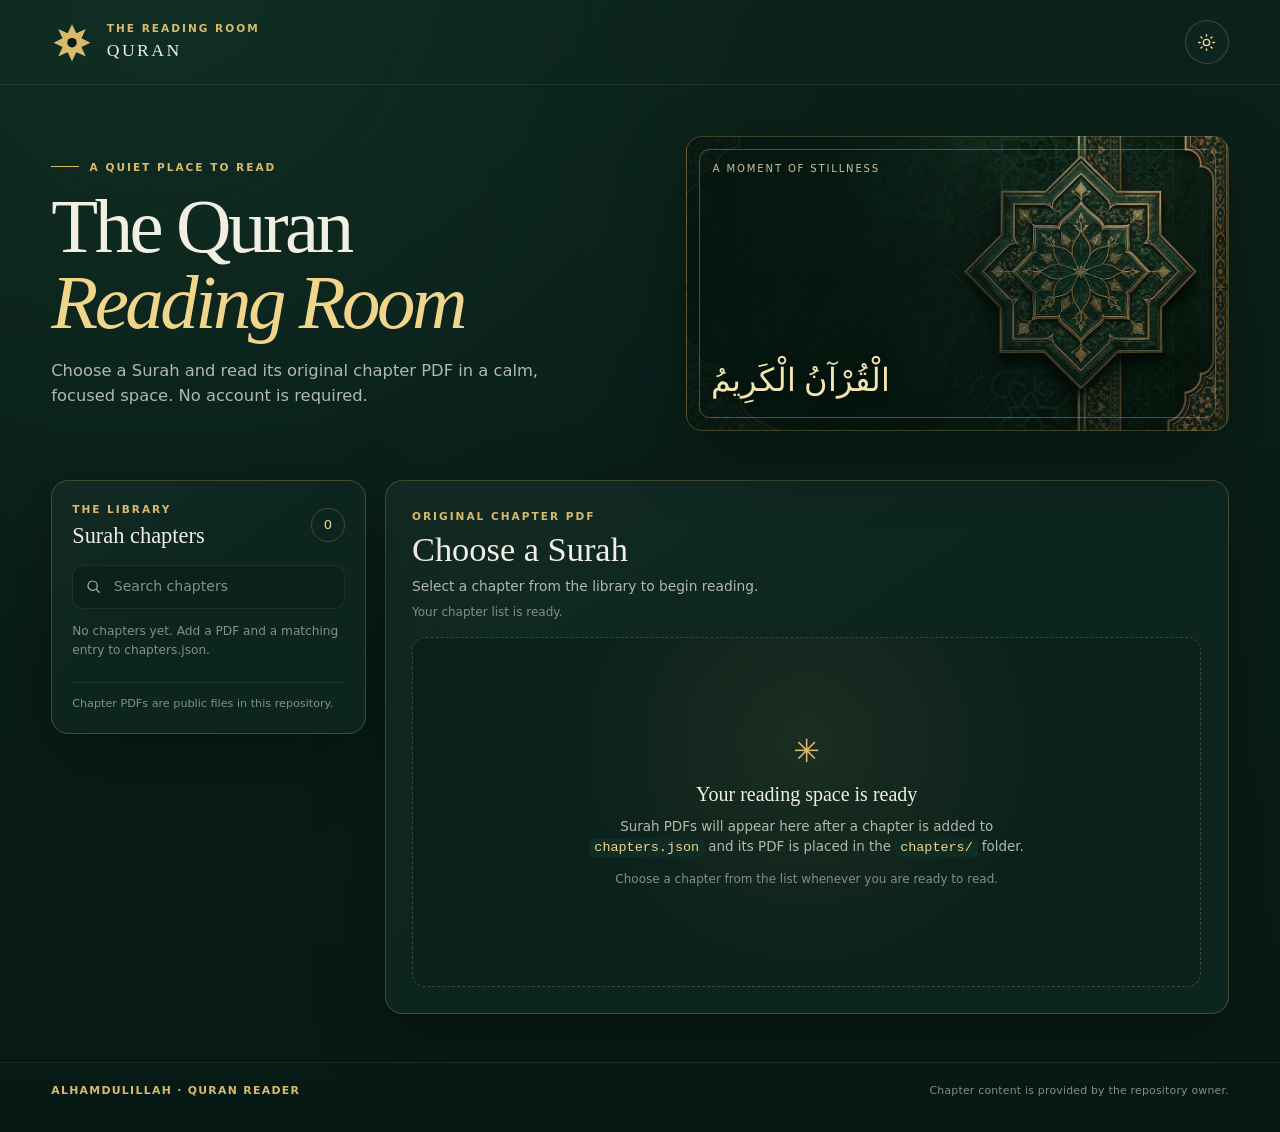
==== index.html @ b140e026 "Add Quran chapter reader" ====
<!doctype html>
<html lang="en" data-theme="dark">
<head>
  <meta charset="utf-8">
  <meta name="viewport" content="width=device-width, initial-scale=1">
  <meta name="color-scheme" content="dark light">
  <title>Quran Chapters Reader | Alhamdulillah</title>
  <meta name="description" content="Read Quran chapter PDFs in a calm, accessible online reader. Browse Surahs and read on your phone, tablet, or computer.">
  <meta name="keywords" content="Quran online, Quran PDF reader, Surah chapters, القرآن الكريم, قراءة القرآن, ഖുർആൻ, ഖുർആൻ വായന">
  <meta name="author" content="Alhamdulillah">
  <meta name="robots" content="index,follow,max-image-preview:large">
  <meta name="googlebot" content="index,follow,max-image-preview:large">
  <meta property="og:type" content="website">
  <meta property="og:title" content="Quran Chapters Reader | Alhamdulillah">
  <meta property="og:description" content="A calm, accessible place to read Quran chapter PDFs. Browse and read without an account.">
  <meta property="og:site_name" content="Alhamdulillah — Quran Reader">
  <meta name="twitter:card" content="summary">
  <link rel="icon" type="image/svg+xml" href="./favicon.svg">
  <link rel="preconnect" href="https://cdn.jsdelivr.net" crossorigin>
  <link rel="stylesheet" href="./styles.css">
  <script type="application/ld+json">
    {"@context":"https://schema.org","@type":"WebSite","name":"Quran Chapters Reader | Alhamdulillah","description":"A calm, accessible place to read Quran chapter PDFs."}
  </script>
  <script type="module" src="./app.js"></script>
</head>
<body>
  <a class="skip-link" href="#main-content">Skip to reading area</a>
  <header class="topbar" id="top">
    <a class="brand" href="./" aria-label="Quran Chapters Reader home">
      <span class="brand-mark" aria-hidden="true">
        <svg viewBox="0 0 48 48" focusable="false"><path d="M24 3.8 29 14l10.8-5-5 10.8 10.2 5-10.2 5 5 10.8-10.8-5L24 46l-5-10.4-10.8 5 5-10.8L3 24.8l10.2-5-5-10.8L19 14 24 3.8Z"/><circle cx="24" cy="24.8" r="5.4"/></svg>
      </span>
      <span class="brand-copy"><span class="brand-eyebrow">THE READING ROOM</span><span class="brand-name">QURAN</span></span>
    </a>
    <div class="topbar-actions">
      <button class="icon-button" id="theme-toggle" type="button" aria-label="Switch to light theme" aria-pressed="false" title="Switch theme">
        <svg class="icon-sun" viewBox="0 0 24 24" aria-hidden="true"><circle cx="12" cy="12" r="4"/><path d="M12 2v2m0 16v2M4.93 4.93l1.42 1.42m11.3 11.3 1.42 1.42M2 12h2m16 0h2M4.93 19.07l1.42-1.42m11.3-11.3 1.42-1.42"/></svg>
        <svg class="icon-moon" viewBox="0 0 24 24" aria-hidden="true"><path d="M20.4 15.7A8.6 8.6 0 0 1 8.3 3.6 8.8 8.8 0 1 0 20.4 15.7Z"/></svg>
      </button>
    </div>
  </header>

  <main id="main-content" class="page-shell">
    <section class="intro" aria-labelledby="page-title">
      <div class="intro-copy">
        <p class="eyebrow"><span class="eyebrow-line" aria-hidden="true"></span> A QUIET PLACE TO READ</p>
        <h1 id="page-title">The Quran<br><em>Reading Room</em></h1>
        <p class="intro-description">Choose a Surah and read its original chapter PDF in a calm, focused space. No account is required.</p>
      </div>
      <div class="intro-art" role="img" aria-label="Emerald and gold Islamic geometric pattern">
        <span class="intro-art-caption" lang="ar" dir="rtl">الْقُرْآنُ الْكَرِيمُ</span>
        <span class="intro-art-note">A MOMENT OF STILLNESS</span>
      </div>
    </section>

    <section class="reader-layout" aria-label="Quran chapter reader">
      <aside class="library-panel panel" aria-labelledby="library-title">
        <div class="panel-heading">
          <div><p class="eyebrow">THE LIBRARY</p><h2 id="library-title">Surah chapters</h2></div>
          <span class="chapter-count" id="chapter-count">0</span>
        </div>
        <label class="search-box" for="chapter-search">
          <svg viewBox="0 0 24 24" aria-hidden="true"><circle cx="10.8" cy="10.8" r="6.6"/><path d="m16 16 4.2 4.2"/></svg>
          <input id="chapter-search" type="search" placeholder="Search chapters" autocomplete="off">
        </label>
        <p class="library-status" id="library-status" role="status">Loading chapter list…</p>
        <ol class="chapter-list" id="chapter-list" aria-label="Available Quran chapters"></ol>
        <p class="library-note">Chapter PDFs are public files in this repository.</p>
      </aside>

      <section class="reader-panel panel" id="reader-panel" aria-labelledby="reader-title">
        <div class="reader-topline">
          <div class="reader-heading">
            <p class="eyebrow">ORIGINAL CHAPTER PDF</p>
            <h2 id="reader-title">Choose a Surah</h2>
            <p id="reader-subtitle">Select a chapter from the library to begin reading.</p>
          </div>
        </div>
        <div class="reader-toolbar" id="reader-toolbar" hidden>
          <button class="toolbar-button" id="previous-page" type="button" aria-label="Go to previous page" disabled><span aria-hidden="true">←</span><span>Previous</span></button>
          <div class="page-indicator"><label for="page-number">Page</label><input id="page-number" type="number" inputmode="numeric" min="1" value="1" aria-label="Current page number"><span id="page-total">of —</span></div>
          <button class="toolbar-button" id="next-page" type="button" aria-label="Go to next page" disabled><span>Next</span><span aria-hidden="true">→</span></button>
          <button class="toolbar-button fullscreen-button" id="fullscreen-toggle" type="button" aria-pressed="false"><svg viewBox="0 0 24 24" aria-hidden="true"><path d="M8 3H3v5m13-5h5v5M3 16v5h5m13-5v5h-5"/></svg><span>Fullscreen</span></button>
        </div>
        <p class="reader-status" id="reader-status" role="status" aria-live="polite">Your chapter list is ready.</p>
        <div class="empty-state" id="empty-state">
          <span class="empty-rosette" aria-hidden="true">✳</span>
          <h3>Your reading space is ready</h3>
          <p>Surah PDFs will appear here after a chapter is added to <code>chapters.json</code> and its PDF is placed in the <code>chapters/</code> folder.</p>
          <p class="empty-secondary">Choose a chapter from the list whenever you are ready to read.</p>
        </div>
        <div class="pdf-pages" id="pdf-pages" aria-label="PDF pages" tabindex="0" hidden></div>
      </section>
    </section>
  </main>

  <footer class="site-footer"><span>ALHAMDULILLAH <span aria-hidden="true">·</span> QURAN READER</span><span>Chapter content is provided by the repository owner.</span></footer>
  <noscript><p class="noscript-note">Enable JavaScript to load the chapter list and PDF reader.</p></noscript>
</body>
</html>
---- styles.css ----
:root {
  font-family: system-ui, -apple-system, "Segoe UI", sans-serif;
  font-synthesis: none;
  text-rendering: optimizeLegibility;
  scroll-behavior: smooth;
  color-scheme: dark;
  --bg: #071915;
  --bg-soft: #0b211b;
  --surface: #0d251f;
  --surface-2: #102d25;
  --text: #f1eee4;
  --muted: #b1b9ae;
  --subtle: #809187;
  --gold: #d9ba6b;
  --gold-bright: #f0d58a;
  --line: rgba(217, 186, 107, .25);
  --line-soft: rgba(255, 255, 255, .08);
  --shadow: 0 24px 70px rgba(0, 0, 0, .28);
  --focus: #f2d583;
  --canvas-bg: #0a1713;
}

:root[data-theme="light"] {
  color-scheme: light;
  --bg: #f5f0e4;
  --bg-soft: #eee6d5;
  --surface: #fffdf8;
  --surface-2: #f8f3e9;
  --text: #1c2b23;
  --muted: #526357;
  --subtle: #758276;
  --gold: #92733a;
  --gold-bright: #745923;
  --line: rgba(124, 96, 40, .28);
  --line-soft: rgba(27, 48, 37, .11);
  --shadow: 0 24px 70px rgba(69, 54, 28, .12);
  --focus: #765716;
  --canvas-bg: #ebe6dc;
}

* { box-sizing: border-box; }
[hidden] { display: none !important; }
html { min-width: 320px; min-height: 100%; background: var(--bg); }
body {
  position: relative;
  min-width: 320px;
  min-height: 100vh;
  margin: 0;
  overflow-x: hidden;
  color: var(--text);
  background: radial-gradient(ellipse at 13% 0%, rgba(33, 96, 68, .21), transparent 42%), linear-gradient(180deg, var(--bg-soft), var(--bg));
  line-height: 1.55;
}
body::before {
  position: fixed;
  z-index: 0;
  inset: 0;
  pointer-events: none;
  content: "";
  opacity: .12;
  background-image: repeating-linear-gradient(45deg, transparent 0 32px, rgba(217, 186, 107, .09) 33px, transparent 34px 64px), repeating-linear-gradient(-45deg, transparent 0 32px, rgba(217, 186, 107, .06) 33px, transparent 34px 64px);
  mask-image: linear-gradient(to bottom, #000, transparent 75%);
}
button, input, a { font: inherit; }
button, a { -webkit-tap-highlight-color: transparent; }
a { color: inherit; }
:focus-visible { outline: 3px solid var(--focus); outline-offset: 3px; }
.skip-link {
  position: absolute;
  z-index: 30;
  top: -5rem;
  left: 1rem;
  padding: .7rem 1rem;
  border-radius: .5rem;
  color: #102019;
  background: var(--gold);
}
.skip-link:focus { top: 1rem; }
.topbar, .page-shell, .site-footer { position: relative; z-index: 1; }
.topbar {
  display: flex;
  max-width: 1440px;
  align-items: center;
  justify-content: space-between;
  margin: 0 auto;
  padding: 1.25rem clamp(1rem, 4vw, 3.75rem);
  border-bottom: 1px solid var(--line-soft);
}
.brand { display: inline-flex; align-items: center; gap: .85rem; text-decoration: none; }
.brand-mark { display: grid; width: 42px; height: 42px; place-items: center; color: var(--gold); }
.brand-mark svg { width: 100%; height: 100%; fill: currentColor; }
.brand-mark circle { fill: var(--bg); }
.brand-copy { display: grid; line-height: 1.05; }
.brand-eyebrow, .eyebrow {
  color: var(--gold);
  font-size: .66rem;
  font-weight: 700;
  letter-spacing: .19em;
  text-transform: uppercase;
}
.brand-name { margin-top: .32rem; font: 1.1rem Georgia, "Times New Roman", serif; letter-spacing: .14em; }
.topbar-actions { display: flex; align-items: center; gap: .8rem; }
.icon-button {
  display: grid;
  width: 44px;
  height: 44px;
  place-items: center;
  border: 1px solid var(--line);
  border-radius: 50%;
  color: var(--gold-bright);
  background: var(--surface);
  cursor: pointer;
}
.icon-button svg { width: 19px; height: 19px; fill: none; stroke: currentColor; stroke-width: 1.7; stroke-linecap: round; stroke-linejoin: round; }
.icon-moon { display: none; }
:root[data-theme="light"] .icon-sun { display: none; }
:root[data-theme="light"] .icon-moon { display: block; }
.page-shell { width: min(1380px, 100%); margin: 0 auto; padding: clamp(1.5rem, 4vw, 3.4rem) clamp(1rem, 4vw, 3.75rem) 3rem; }
.intro {
  display: grid;
  grid-template-columns: minmax(0, 1fr) minmax(300px, .95fr);
  align-items: center;
  gap: clamp(1.5rem, 5vw, 4rem);
  margin: 0 0 clamp(1.75rem, 4vw, 3.1rem);
}
.intro-copy { padding: 1rem 0; }
.eyebrow { display: flex; align-items: center; gap: .65rem; margin: 0 0 .9rem; }
.eyebrow-line { width: 28px; height: 1px; background: var(--gold); }
h1, h2, h3, p { margin-top: 0; }
h1 { margin: 0 0 1.1rem; font: 500 clamp(2.6rem, 6vw, 5.4rem)/.98 Georgia, "Times New Roman", serif; letter-spacing: -.045em; }
h1 em { color: var(--gold-bright); font-weight: 400; }
.intro-description { max-width: 34rem; margin: 0; color: var(--muted); font-size: 1.02rem; }
.intro-art {
  position: relative;
  height: clamp(210px, 23vw, 295px);
  min-height: 210px;
  overflow: hidden;
  border: 1px solid var(--line);
  border-radius: 1rem;
  background: linear-gradient(90deg, rgba(6, 25, 19, .82), rgba(6, 25, 19, .12)), url("./og-image.jpg") center 55% / cover;
  box-shadow: var(--shadow);
}
.intro-art::after { position: absolute; inset: 12px; border: 1px solid rgba(217, 186, 107, .36); border-radius: .65rem; content: ""; pointer-events: none; }
.intro-art-caption { position: absolute; z-index: 1; bottom: 1.7rem; left: 1.5rem; color: #f4e4b1; font: 2rem/1.4 Georgia, serif; text-shadow: 0 2px 15px #06140f; }
.intro-art-note { position: absolute; z-index: 1; top: 1.5rem; left: 1.6rem; color: rgba(245, 231, 190, .82); font-size: .63rem; letter-spacing: .18em; }
.reader-layout { display: grid; grid-template-columns: minmax(255px, 315px) minmax(0, 1fr); align-items: start; gap: 1.15rem; }
.panel { border: 1px solid var(--line); border-radius: 1.1rem; background: linear-gradient(145deg, rgba(255, 255, 255, .025), transparent 45%), var(--surface); box-shadow: var(--shadow); }
.library-panel { position: sticky; top: 1rem; padding: 1.25rem; }
.panel-heading { display: flex; align-items: center; justify-content: space-between; gap: 1rem; margin-bottom: 1rem; }
.panel-heading .eyebrow, .reader-heading .eyebrow { margin-bottom: .35rem; }
.panel-heading h2 { margin: 0; font: 500 1.4rem/1.15 Georgia, "Times New Roman", serif; }
.chapter-count { display: grid; min-width: 2.15rem; height: 2.15rem; place-items: center; padding: .2rem .45rem; border: 1px solid var(--line); border-radius: 50%; color: var(--gold-bright); font-size: .82rem; font-variant-numeric: tabular-nums; }
.search-box { display: flex; height: 44px; align-items: center; gap: .6rem; margin: 0 0 .85rem; padding: 0 .75rem; border: 1px solid var(--line-soft); border-radius: .65rem; background: var(--bg-soft); }
.search-box svg { width: 19px; height: 19px; fill: none; stroke: var(--muted); stroke-width: 1.7; stroke-linecap: round; }
.search-box input { width: 100%; min-width: 0; border: 0; outline: 0; color: var(--text); background: transparent; font-size: .88rem; }
.search-box input::placeholder { color: var(--subtle); }
.library-status { min-height: 1.4rem; margin: 0 0 .35rem; color: var(--subtle); font-size: .76rem; }
.library-status[data-kind="error"], .reader-status[data-kind="error"] { color: #e89a8e; }
.chapter-list { max-height: min(63vh, 700px); overflow: auto; margin: 0; padding: 0; list-style: none; overscroll-behavior: contain; }
.chapter-item { margin: .25rem 0; }
.chapter-button {
  display: grid;
  width: 100%;
  min-height: 59px;
  grid-template-columns: 2.15rem minmax(0, 1fr);
  align-items: center;
  gap: .65rem;
  padding: .6rem .68rem;
  border: 1px solid transparent;
  border-radius: .7rem;
  color: var(--text);
  background: transparent;
  cursor: pointer;
  text-align: left;
  transition: background .18s ease, border-color .18s ease;
}
.chapter-button:hover { border-color: var(--line-soft); background: var(--surface-2); }
.chapter-button[aria-current="true"] { border-color: var(--line); background: linear-gradient(100deg, rgba(217, 186, 107, .14), transparent 92%), var(--surface-2); }
.chapter-number { color: var(--gold); font-size: .75rem; font-variant-numeric: tabular-nums; text-align: center; }
.chapter-copy { display: grid; min-width: 0; }
.chapter-name { overflow-wrap: anywhere; font-size: .85rem; font-weight: 620; }
.chapter-arabic { color: var(--muted); font: .83rem/1.5 "Noto Naskh Arabic", "Amiri", serif; text-align: left; }
.library-note { margin: 1rem 0 0; padding-top: .85rem; border-top: 1px solid var(--line-soft); color: var(--subtle); font-size: .7rem; line-height: 1.45; }
.reader-panel { min-width: 0; padding: clamp(1rem, 2.2vw, 1.65rem); }
.reader-topline { display: flex; align-items: flex-start; justify-content: space-between; gap: 1rem; }
.reader-heading h2 { margin: 0 0 .45rem; font: 500 clamp(1.5rem, 3vw, 2.15rem)/1.15 Georgia, "Times New Roman", serif; }
.reader-heading > p:last-child { margin: 0; color: var(--muted); font-size: .86rem; }
.reader-toolbar { display: flex; align-items: center; justify-content: space-between; flex-wrap: wrap; gap: .55rem; margin: 1.1rem 0 .75rem; padding: .7rem; border: 1px solid var(--line-soft); border-radius: .75rem; background: var(--bg-soft); }
.toolbar-button { display: inline-flex; min-height: 42px; align-items: center; justify-content: center; gap: .45rem; padding: .5rem .75rem; border: 1px solid var(--line); border-radius: .55rem; color: var(--text); background: var(--surface); cursor: pointer; font-size: .78rem; }
.toolbar-button:hover:not(:disabled) { border-color: var(--gold); color: var(--gold-bright); }
.toolbar-button:disabled { opacity: .45; cursor: not-allowed; }
.toolbar-button svg { width: 17px; height: 17px; fill: none; stroke: currentColor; stroke-width: 1.7; stroke-linecap: round; stroke-linejoin: round; }
.page-indicator { display: flex; align-items: center; gap: .4rem; color: var(--muted); font-size: .78rem; }
.page-indicator input { width: 3.4rem; height: 38px; border: 1px solid var(--line); border-radius: .45rem; color: var(--text); background: var(--surface); font-variant-numeric: tabular-nums; text-align: center; }
.reader-status { min-height: 1.35rem; margin: .35rem 0 .75rem; color: var(--subtle); font-size: .75rem; }
.reader-status[data-kind="success"] { color: #a8d0a8; }
.empty-state { display: flex; min-height: 350px; flex-direction: column; align-items: center; justify-content: center; padding: 2rem 1.25rem; border: 1px dashed var(--line); border-radius: .85rem; background: radial-gradient(circle at 50% 30%, rgba(217, 186, 107, .08), transparent 50%), var(--bg-soft); text-align: center; }
.empty-rosette { margin-bottom: 1rem; color: var(--gold); font-size: 2rem; line-height: 1; }
.empty-state h3 { margin-bottom: .65rem; font: 500 1.25rem Georgia, "Times New Roman", serif; }
.empty-state p { max-width: 30rem; margin-bottom: .65rem; color: var(--muted); font-size: .84rem; }
.empty-state code { padding: .08rem .3rem; border-radius: .25rem; color: var(--gold-bright); background: var(--surface-2); }
.empty-state .empty-secondary { margin-bottom: 0; color: var(--subtle); font-size: .75rem; }
.pdf-pages { max-height: 78vh; overflow: auto; padding: .35rem .35rem 1rem; border-radius: .7rem; background: var(--canvas-bg); overscroll-behavior: contain; scrollbar-color: var(--gold) var(--surface); }
.pdf-page { position: relative; display: grid; width: min(100%, 920px); min-height: 150px; place-items: center; margin: 0 auto 1rem; background: #fff; box-shadow: 0 7px 24px rgba(0, 0, 0, .28); }
.pdf-canvas { display: block; max-width: 100%; height: auto; }
.page-skeleton { position: absolute; inset: 0; display: grid; place-items: center; color: #756f60; background: #faf8f1; font-size: .8rem; }
.pdf-page.is-rendered .page-skeleton { display: none; }
.pdf-caption { position: absolute; right: .55rem; bottom: .35rem; padding: .12rem .35rem; border-radius: .3rem; color: #f2e9d2; background: rgba(7, 25, 19, .78); font-size: .64rem; }
.screen-reader-text { position: absolute !important; width: 1px !important; height: 1px !important; overflow: hidden !important; clip: rect(0, 0, 0, 0) !important; margin: -1px !important; padding: 0 !important; border: 0 !important; white-space: normal !important; }
.site-footer { display: flex; max-width: 1380px; justify-content: space-between; gap: 1rem; margin: 0 auto; padding: 1.25rem clamp(1rem, 4vw, 3.75rem) 2rem; border-top: 1px solid var(--line-soft); color: var(--subtle); font-size: .68rem; letter-spacing: .02em; }
.site-footer span:first-child { color: var(--gold); font-weight: 700; letter-spacing: .12em; }
.noscript-note { position: relative; z-index: 1; padding: 1rem; color: var(--text); }
#reader-panel:fullscreen { max-height: 100vh; overflow: auto; padding: 1rem 2vw; border: 0; border-radius: 0; background: var(--surface); }
#reader-panel:fullscreen .pdf-pages { max-height: calc(100vh - 205px); }

@media (max-width: 930px) {
  .intro { grid-template-columns: minmax(0, 1fr) minmax(240px, .8fr); }
  .reader-layout { grid-template-columns: 260px minmax(0, 1fr); }
  .library-panel, .reader-panel { padding: 1rem; }
  .reader-toolbar { justify-content: center; }
  .fullscreen-button { margin-left: auto; }
}
@media (max-width: 700px) {
  .topbar { padding: .85rem 1rem; }
  .brand-mark { width: 36px; height: 36px; }
  .brand-eyebrow { font-size: .56rem; }
  .brand-name { font-size: .95rem; }
  .page-shell { padding: 1.5rem 1rem 2rem; }
  .intro { grid-template-columns: 1fr; gap: 1rem; margin-bottom: 1.35rem; }
  .intro-copy { padding: .2rem 0; }
  .intro-art { min-height: 165px; height: 165px; }
  .intro-art-caption { font-size: 1.55rem; }
  .reader-layout { grid-template-columns: 1fr; gap: .8rem; }
  .library-panel { position: static; }
  .chapter-list { max-height: 260px; }
  .reader-panel { min-height: 380px; }
  .pdf-pages { max-height: 70vh; }
  .site-footer { flex-direction: column; gap: .35rem; padding: 1rem; }
}
@media (max-width: 420px) {
  .brand { gap: .5rem; }
  .icon-button { width: 40px; height: 40px; }
  .reader-toolbar { gap: .35rem; }
  .toolbar-button { padding: .45rem .55rem; font-size: .72rem; }
  .page-indicator { font-size: .72rem; }
  .fullscreen-button { margin-left: 0; }
  .chapter-button { grid-template-columns: 1.8rem minmax(0, 1fr); gap: .45rem; padding: .55rem; }
}
@media (prefers-reduced-motion: reduce) {
  *, *::before, *::after { scroll-behavior: auto !important; animation-duration: .01ms !important; animation-iteration-count: 1 !important; transition-duration: .01ms !important; }
}
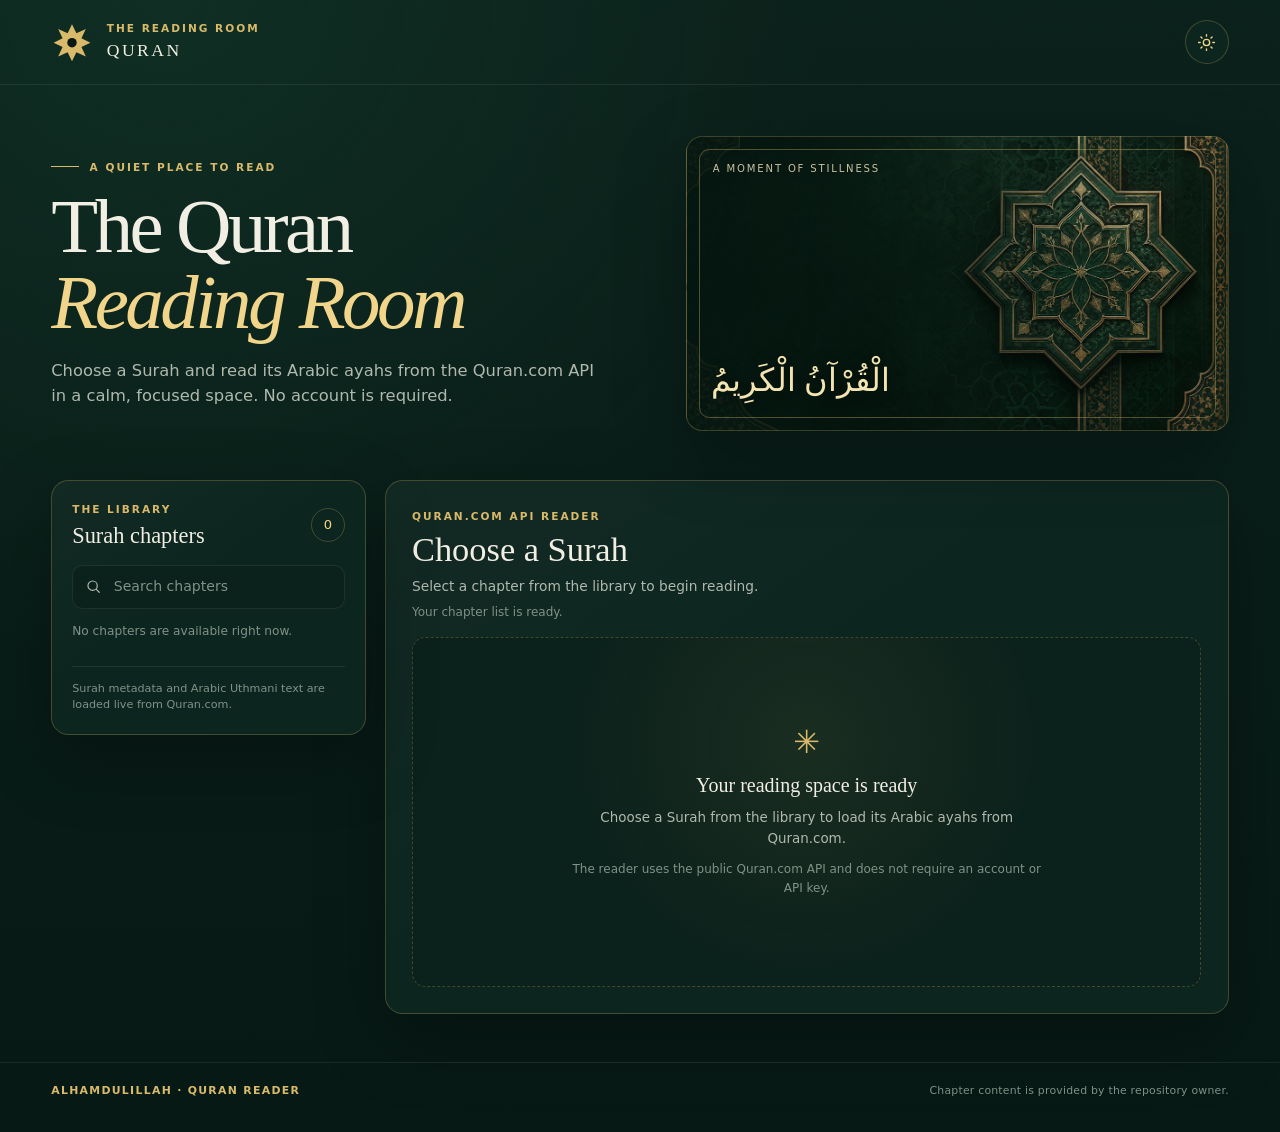
==== commit ed4dcf86: "Replace PDF reader with Quran.com API" ====
--- a/index.html
+++ b/index.html
@@ -45,7 +45,7 @@
       <div class="intro-copy">
         <p class="eyebrow"><span class="eyebrow-line" aria-hidden="true"></span> A QUIET PLACE TO READ</p>
         <h1 id="page-title">The Quran<br><em>Reading Room</em></h1>
-        <p class="intro-description">Choose a Surah and read its original chapter PDF in a calm, focused space. No account is required.</p>
+        <p class="intro-description">Choose a Surah and read its Arabic ayahs from the Quran.com API in a calm, focused space. No account is required.</p>
       </div>
       <div class="intro-art" role="img" aria-label="Emerald and gold Islamic geometric pattern">
         <span class="intro-art-caption" lang="ar" dir="rtl">الْقُرْآنُ الْكَرِيمُ</span>
@@ -65,29 +65,28 @@
         </label>
         <p class="library-status" id="library-status" role="status">Loading chapter list…</p>
         <ol class="chapter-list" id="chapter-list" aria-label="Available Quran chapters"></ol>
-        <p class="library-note">Chapter PDFs are public files in this repository.</p>
+          <p class="library-note">Surah metadata and Arabic Uthmani text are loaded live from Quran.com.</p>
       </aside>
 
       <section class="reader-panel panel" id="reader-panel" aria-labelledby="reader-title">
         <div class="reader-topline">
           <div class="reader-heading">
-            <p class="eyebrow">ORIGINAL CHAPTER PDF</p>
+            <p class="eyebrow">QURAN.COM API READER</p>
             <h2 id="reader-title">Choose a Surah</h2>
             <p id="reader-subtitle">Select a chapter from the library to begin reading.</p>
           </div>
         </div>
         <div class="reader-toolbar" id="reader-toolbar" hidden>
-          <button class="toolbar-button" id="previous-page" type="button" aria-label="Go to previous page" disabled><span aria-hidden="true">←</span><span>Previous</span></button>
-          <div class="page-indicator"><label for="page-number">Page</label><input id="page-number" type="number" inputmode="numeric" min="1" value="1" aria-label="Current page number"><span id="page-total">of —</span></div>
-          <button class="toolbar-button" id="next-page" type="button" aria-label="Go to next page" disabled><span>Next</span><span aria-hidden="true">→</span></button>
-          <button class="toolbar-button fullscreen-button" id="fullscreen-toggle" type="button" aria-pressed="false"><svg viewBox="0 0 24 24" aria-hidden="true"><path d="M8 3H3v5m13-5h5v5M3 16v5h5m13-5v5h-5"/></svg><span>Fullscreen</span></button>
+          <span class="api-badge"><span class="api-dot" aria-hidden="true"></span>Live Quran.com text</span>
+          <span class="page-indicator" id="verse-count">— ayahs</span>
+          <a class="toolbar-button" href="https://quran.com" target="_blank" rel="noopener noreferrer">Open Quran.com <span aria-hidden="true">↗</span></a>
         </div>
         <p class="reader-status" id="reader-status" role="status" aria-live="polite">Your chapter list is ready.</p>
         <div class="empty-state" id="empty-state">
           <span class="empty-rosette" aria-hidden="true">✳</span>
           <h3>Your reading space is ready</h3>
-          <p>Surah PDFs will appear here after a chapter is added to <code>chapters.json</code> and its PDF is placed in the <code>chapters/</code> folder.</p>
-          <p class="empty-secondary">Choose a chapter from the list whenever you are ready to read.</p>
+          <p>Choose a Surah from the library to load its Arabic ayahs from Quran.com.</p>
+          <p class="empty-secondary">The reader uses the public Quran.com API and does not require an account or API key.</p>
         </div>
         <div class="pdf-pages" id="pdf-pages" aria-label="PDF pages" tabindex="0" hidden></div>
       </section>
--- a/styles.css
+++ b/styles.css
@@ -179,6 +179,7 @@
 .chapter-number { color: var(--gold); font-size: .75rem; font-variant-numeric: tabular-nums; text-align: center; }
 .chapter-copy { display: grid; min-width: 0; }
 .chapter-name { overflow-wrap: anywhere; font-size: .85rem; font-weight: 620; }
+.chapter-translation { overflow-wrap: anywhere; color: var(--subtle); font-size: .72rem; }
 .chapter-arabic { color: var(--muted); font: .83rem/1.5 "Noto Naskh Arabic", "Amiri", serif; text-align: left; }
 .library-note { margin: 1rem 0 0; padding-top: .85rem; border-top: 1px solid var(--line-soft); color: var(--subtle); font-size: .7rem; line-height: 1.45; }
 .reader-panel { min-width: 0; padding: clamp(1rem, 2.2vw, 1.65rem); }
@@ -194,13 +195,21 @@
 .page-indicator input { width: 3.4rem; height: 38px; border: 1px solid var(--line); border-radius: .45rem; color: var(--text); background: var(--surface); font-variant-numeric: tabular-nums; text-align: center; }
 .reader-status { min-height: 1.35rem; margin: .35rem 0 .75rem; color: var(--subtle); font-size: .75rem; }
 .reader-status[data-kind="success"] { color: #a8d0a8; }
+.api-badge { display: inline-flex; align-items: center; gap: .45rem; color: var(--gold-bright); font-size: .76rem; font-weight: 650; }
+.api-dot { width: .48rem; height: .48rem; border-radius: 50%; background: #78c58b; box-shadow: 0 0 0 .2rem rgba(120, 197, 139, .14); }
 .empty-state { display: flex; min-height: 350px; flex-direction: column; align-items: center; justify-content: center; padding: 2rem 1.25rem; border: 1px dashed var(--line); border-radius: .85rem; background: radial-gradient(circle at 50% 30%, rgba(217, 186, 107, .08), transparent 50%), var(--bg-soft); text-align: center; }
 .empty-rosette { margin-bottom: 1rem; color: var(--gold); font-size: 2rem; line-height: 1; }
 .empty-state h3 { margin-bottom: .65rem; font: 500 1.25rem Georgia, "Times New Roman", serif; }
 .empty-state p { max-width: 30rem; margin-bottom: .65rem; color: var(--muted); font-size: .84rem; }
 .empty-state code { padding: .08rem .3rem; border-radius: .25rem; color: var(--gold-bright); background: var(--surface-2); }
 .empty-state .empty-secondary { margin-bottom: 0; color: var(--subtle); font-size: .75rem; }
-.pdf-pages { max-height: 78vh; overflow: auto; padding: .35rem .35rem 1rem; border-radius: .7rem; background: var(--canvas-bg); overscroll-behavior: contain; scrollbar-color: var(--gold) var(--surface); }
+.pdf-pages { max-height: 78vh; overflow: auto; padding: clamp(.6rem, 2vw, 1.3rem); border-radius: .7rem; background: var(--canvas-bg); overscroll-behavior: contain; scrollbar-color: var(--gold) var(--surface); }
+.verse-card { margin: 0 auto .8rem; padding: clamp(1rem, 2.5vw, 1.55rem); border: 1px solid var(--line-soft); border-radius: .8rem; background: linear-gradient(135deg, rgba(217, 186, 107, .06), transparent 42%), var(--surface); }
+.verse-meta { display: flex; align-items: center; justify-content: space-between; gap: 1rem; margin-bottom: .85rem; color: var(--subtle); font-size: .7rem; letter-spacing: .06em; }
+.verse-meta a { color: var(--gold); text-decoration: none; }
+.verse-meta a:hover { color: var(--gold-bright); text-decoration: underline; }
+.verse-key { display: inline-grid; min-width: 2.25rem; min-height: 1.65rem; place-items: center; padding: .15rem .4rem; border: 1px solid var(--line); border-radius: .35rem; color: var(--gold-bright); font-variant-numeric: tabular-nums; }
+.verse-text { margin: 0; color: var(--text); font: clamp(1.65rem, 3.4vw, 2.45rem)/2.1 "Noto Naskh Arabic", "Amiri", "Times New Roman", serif; text-align: right; }
 .pdf-page { position: relative; display: grid; width: min(100%, 920px); min-height: 150px; place-items: center; margin: 0 auto 1rem; background: #fff; box-shadow: 0 7px 24px rgba(0, 0, 0, .28); }
 .pdf-canvas { display: block; max-width: 100%; height: auto; }
 .page-skeleton { position: absolute; inset: 0; display: grid; place-items: center; color: #756f60; background: #faf8f1; font-size: .8rem; }
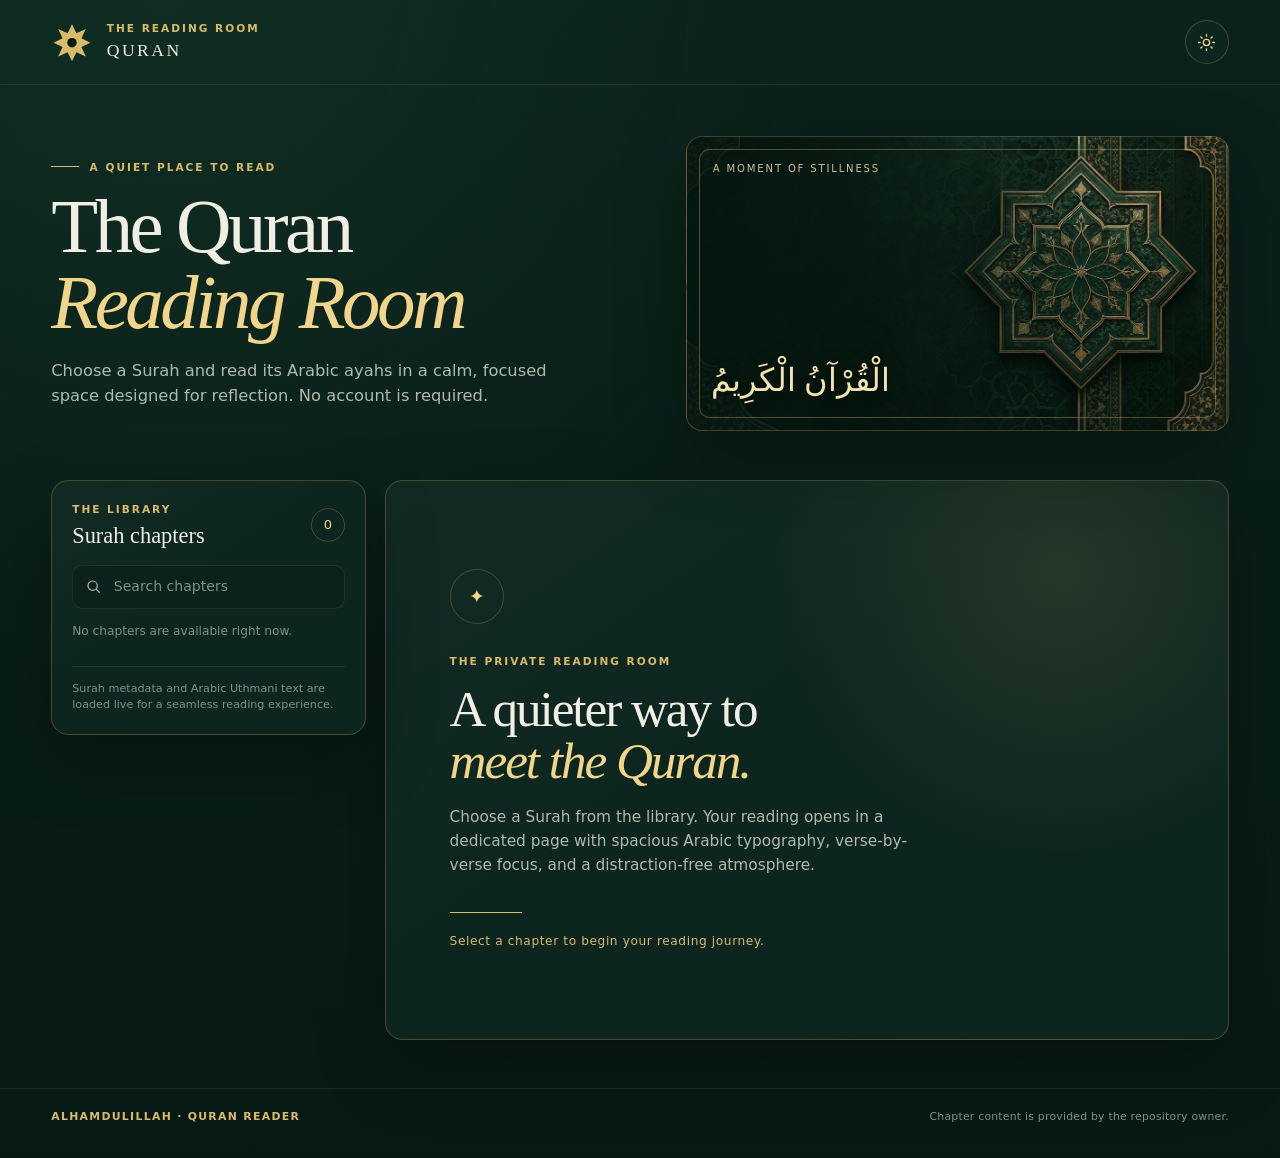
==== commit feebc019: "Add premium dedicated Quran reading page" ====
--- a/index.html
+++ b/index.html
@@ -4,22 +4,22 @@
   <meta charset="utf-8">
   <meta name="viewport" content="width=device-width, initial-scale=1">
   <meta name="color-scheme" content="dark light">
-  <title>Quran Chapters Reader | Alhamdulillah</title>
-  <meta name="description" content="Read Quran chapter PDFs in a calm, accessible online reader. Browse Surahs and read on your phone, tablet, or computer.">
+  <title>Quran Reading Room | Alhamdulillah</title>
+  <meta name="description" content="A calm, premium Quran reading room. Browse Surahs and read Arabic ayahs on your phone, tablet, or computer.">
   <meta name="keywords" content="Quran online, Quran PDF reader, Surah chapters, القرآن الكريم, قراءة القرآن, ഖുർആൻ, ഖുർആൻ വായന">
   <meta name="author" content="Alhamdulillah">
   <meta name="robots" content="index,follow,max-image-preview:large">
   <meta name="googlebot" content="index,follow,max-image-preview:large">
   <meta property="og:type" content="website">
-  <meta property="og:title" content="Quran Chapters Reader | Alhamdulillah">
-  <meta property="og:description" content="A calm, accessible place to read Quran chapter PDFs. Browse and read without an account.">
+  <meta property="og:title" content="Quran Reading Room | Alhamdulillah">
+  <meta property="og:description" content="A calm, premium place to browse Surahs and read Arabic ayahs without an account.">
   <meta property="og:site_name" content="Alhamdulillah — Quran Reader">
   <meta name="twitter:card" content="summary">
   <link rel="icon" type="image/svg+xml" href="./favicon.svg">
   <link rel="preconnect" href="https://cdn.jsdelivr.net" crossorigin>
   <link rel="stylesheet" href="./styles.css">
   <script type="application/ld+json">
-    {"@context":"https://schema.org","@type":"WebSite","name":"Quran Chapters Reader | Alhamdulillah","description":"A calm, accessible place to read Quran chapter PDFs."}
+    {"@context":"https://schema.org","@type":"WebSite","name":"Quran Reading Room | Alhamdulillah","description":"A calm, premium place to browse Surahs and read Arabic ayahs."}
   </script>
   <script type="module" src="./app.js"></script>
 </head>
@@ -45,7 +45,7 @@
       <div class="intro-copy">
         <p class="eyebrow"><span class="eyebrow-line" aria-hidden="true"></span> A QUIET PLACE TO READ</p>
         <h1 id="page-title">The Quran<br><em>Reading Room</em></h1>
-        <p class="intro-description">Choose a Surah and read its Arabic ayahs from the Quran.com API in a calm, focused space. No account is required.</p>
+        <p class="intro-description">Choose a Surah and read its Arabic ayahs in a calm, focused space designed for reflection. No account is required.</p>
       </div>
       <div class="intro-art" role="img" aria-label="Emerald and gold Islamic geometric pattern">
         <span class="intro-art-caption" lang="ar" dir="rtl">الْقُرْآنُ الْكَرِيمُ</span>
@@ -65,30 +65,16 @@
         </label>
         <p class="library-status" id="library-status" role="status">Loading chapter list…</p>
         <ol class="chapter-list" id="chapter-list" aria-label="Available Quran chapters"></ol>
-          <p class="library-note">Surah metadata and Arabic Uthmani text are loaded live from Quran.com.</p>
+          <p class="library-note">Surah metadata and Arabic Uthmani text are loaded live for a seamless reading experience.</p>
       </aside>
 
-      <section class="reader-panel panel" id="reader-panel" aria-labelledby="reader-title">
-        <div class="reader-topline">
-          <div class="reader-heading">
-            <p class="eyebrow">QURAN.COM API READER</p>
-            <h2 id="reader-title">Choose a Surah</h2>
-            <p id="reader-subtitle">Select a chapter from the library to begin reading.</p>
-          </div>
-        </div>
-        <div class="reader-toolbar" id="reader-toolbar" hidden>
-          <span class="api-badge"><span class="api-dot" aria-hidden="true"></span>Live Quran.com text</span>
-          <span class="page-indicator" id="verse-count">— ayahs</span>
-          <a class="toolbar-button" href="https://quran.com" target="_blank" rel="noopener noreferrer">Open Quran.com <span aria-hidden="true">↗</span></a>
-        </div>
-        <p class="reader-status" id="reader-status" role="status" aria-live="polite">Your chapter list is ready.</p>
-        <div class="empty-state" id="empty-state">
-          <span class="empty-rosette" aria-hidden="true">✳</span>
-          <h3>Your reading space is ready</h3>
-          <p>Choose a Surah from the library to load its Arabic ayahs from Quran.com.</p>
-          <p class="empty-secondary">The reader uses the public Quran.com API and does not require an account or API key.</p>
-        </div>
-        <div class="pdf-pages" id="pdf-pages" aria-label="PDF pages" tabindex="0" hidden></div>
+      <section class="welcome-panel panel" aria-labelledby="welcome-title">
+        <div class="welcome-mark" aria-hidden="true">✦</div>
+        <p class="eyebrow">THE PRIVATE READING ROOM</p>
+        <h2 id="welcome-title">A quieter way to<br><em>meet the Quran.</em></h2>
+        <p>Choose a Surah from the library. Your reading opens in a dedicated page with spacious Arabic typography, verse-by-verse focus, and a distraction-free atmosphere.</p>
+        <div class="welcome-rule" aria-hidden="true"></div>
+        <p class="welcome-note">Select a chapter to begin your reading journey.</p>
       </section>
     </section>
   </main>
--- a/styles.css
+++ b/styles.css
@@ -100,6 +100,8 @@
 }
 .brand-name { margin-top: .32rem; font: 1.1rem Georgia, "Times New Roman", serif; letter-spacing: .14em; }
 .topbar-actions { display: flex; align-items: center; gap: .8rem; }
+.back-link { color: var(--muted); font-size: .78rem; text-decoration: none; }
+.back-link:hover { color: var(--gold-bright); }
 .icon-button {
   display: grid;
   width: 44px;
@@ -145,6 +147,13 @@
 .intro-art-note { position: absolute; z-index: 1; top: 1.5rem; left: 1.6rem; color: rgba(245, 231, 190, .82); font-size: .63rem; letter-spacing: .18em; }
 .reader-layout { display: grid; grid-template-columns: minmax(255px, 315px) minmax(0, 1fr); align-items: start; gap: 1.15rem; }
 .panel { border: 1px solid var(--line); border-radius: 1.1rem; background: linear-gradient(145deg, rgba(255, 255, 255, .025), transparent 45%), var(--surface); box-shadow: var(--shadow); }
+.welcome-panel { min-height: 560px; padding: clamp(2rem, 5vw, 4rem); display: flex; flex-direction: column; justify-content: center; background: radial-gradient(circle at 80% 16%, rgba(217, 186, 107, .12), transparent 35%), linear-gradient(145deg, rgba(255, 255, 255, .025), transparent 45%), var(--surface); }
+.welcome-mark { width: 3.4rem; height: 3.4rem; display: grid; place-items: center; margin-bottom: 1.8rem; border: 1px solid var(--line); border-radius: 50%; color: var(--gold-bright); font-size: 1.2rem; }
+.welcome-panel h2 { max-width: 22rem; margin: 0 0 1.15rem; font: 500 clamp(2rem, 4vw, 3.4rem)/1.02 Georgia, "Times New Roman", serif; letter-spacing: -.04em; }
+.welcome-panel h2 em { color: var(--gold-bright); font-weight: 400; }
+.welcome-panel > p:not(.eyebrow):not(.welcome-note) { max-width: 29rem; color: var(--muted); font-size: .96rem; }
+.welcome-rule { width: 4.5rem; height: 1px; margin: 1.2rem 0; background: var(--gold); }
+.welcome-note { margin: 0; color: var(--gold); font-size: .76rem; letter-spacing: .05em; }
 .library-panel { position: sticky; top: 1rem; padding: 1.25rem; }
 .panel-heading { display: flex; align-items: center; justify-content: space-between; gap: 1rem; margin-bottom: 1rem; }
 .panel-heading .eyebrow, .reader-heading .eyebrow { margin-bottom: .35rem; }
@@ -240,6 +249,7 @@
   .intro-art { min-height: 165px; height: 165px; }
   .intro-art-caption { font-size: 1.55rem; }
   .reader-layout { grid-template-columns: 1fr; gap: .8rem; }
+  .welcome-panel { min-height: 330px; padding: 1.6rem; }
   .library-panel { position: static; }
   .chapter-list { max-height: 260px; }
   .reader-panel { min-height: 380px; }
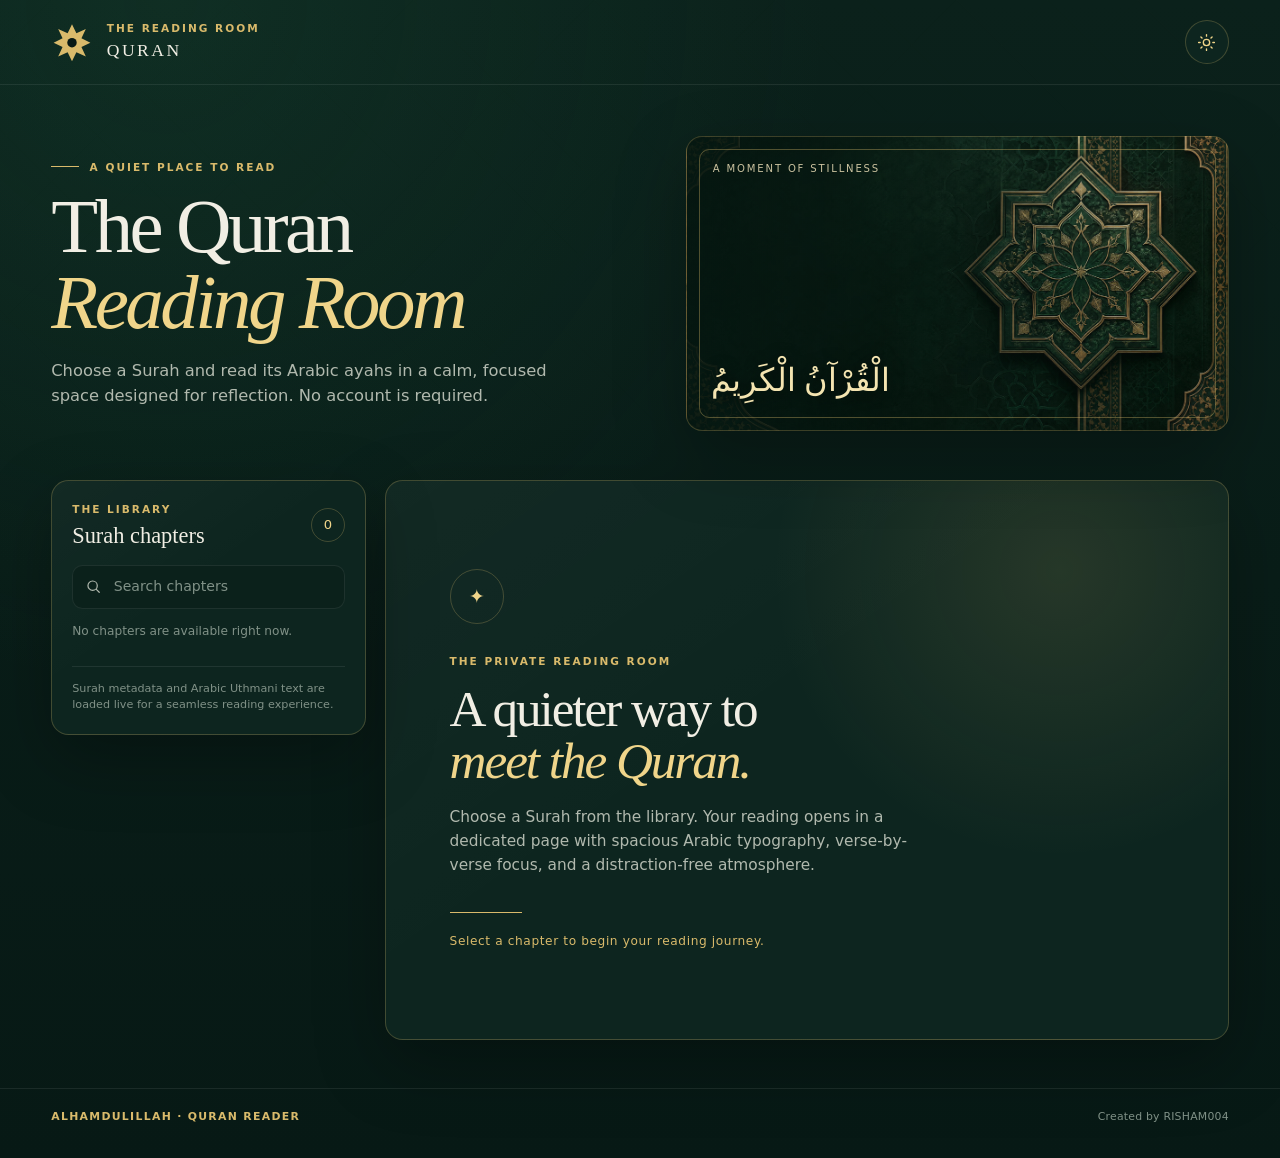
==== commit b817005c: "Strengthen SEO and add RISHAM004 creator branding" ====
--- a/index.html
+++ b/index.html
@@ -4,22 +4,30 @@
   <meta charset="utf-8">
   <meta name="viewport" content="width=device-width, initial-scale=1">
   <meta name="color-scheme" content="dark light">
-  <title>Quran Reading Room | Alhamdulillah</title>
-  <meta name="description" content="A calm, premium Quran reading room. Browse Surahs and read Arabic ayahs on your phone, tablet, or computer.">
-  <meta name="keywords" content="Quran online, Quran PDF reader, Surah chapters, القرآن الكريم, قراءة القرآن, ഖുർആൻ, ഖുർആൻ വായന">
-  <meta name="author" content="Alhamdulillah">
+  <title>Online Quran Reading Room | Alhamdulillah</title>
+  <meta name="description" content="Read the Quran online in a calm, premium reading room. Browse all Surahs, search chapters, and read Arabic ayahs on any device.">
+  <meta name="keywords" content="online Quran, Quran reading, Surah, Arabic Quran, Quran ayahs, القرآن الكريم, ഖുർആൻ വായന">
+  <meta name="author" content="RISHAM004">
+  <meta name="google-site-verification" content="mXXvI332pd09Wnq7OHacjnINsn8BZgixq6b39G8Xqy0">
   <meta name="robots" content="index,follow,max-image-preview:large">
   <meta name="googlebot" content="index,follow,max-image-preview:large">
+  <link rel="canonical" href="https://alhamdulillah-online.github.io/Quran/">
   <meta property="og:type" content="website">
-  <meta property="og:title" content="Quran Reading Room | Alhamdulillah">
-  <meta property="og:description" content="A calm, premium place to browse Surahs and read Arabic ayahs without an account.">
+  <meta property="og:title" content="Online Quran Reading Room | Alhamdulillah">
+  <meta property="og:description" content="Browse all Surahs and read Arabic Quran ayahs in a calm, premium reading room.">
   <meta property="og:site_name" content="Alhamdulillah — Quran Reader">
-  <meta name="twitter:card" content="summary">
+  <meta property="og:url" content="https://alhamdulillah-online.github.io/Quran/">
+  <meta property="og:image" content="https://alhamdulillah-online.github.io/Quran/og-image.jpg">
+  <meta property="og:image:alt" content="Emerald and gold Quran Reading Room artwork">
+  <meta name="twitter:card" content="summary_large_image">
+  <meta name="twitter:title" content="Online Quran Reading Room | Alhamdulillah">
+  <meta name="twitter:description" content="Browse all Surahs and read Arabic Quran ayahs in a calm, premium reading room.">
+  <meta name="twitter:image" content="https://alhamdulillah-online.github.io/Quran/og-image.jpg">
   <link rel="icon" type="image/svg+xml" href="./favicon.svg">
   <link rel="preconnect" href="https://cdn.jsdelivr.net" crossorigin>
   <link rel="stylesheet" href="./styles.css">
   <script type="application/ld+json">
-    {"@context":"https://schema.org","@type":"WebSite","name":"Quran Reading Room | Alhamdulillah","description":"A calm, premium place to browse Surahs and read Arabic ayahs."}
+    {"@context":"https://schema.org","@graph":[{"@type":"WebSite","@id":"https://alhamdulillah-online.github.io/Quran/#website","url":"https://alhamdulillah-online.github.io/Quran/","name":"Alhamdulillah Quran Reading Room","description":"A calm, premium place to browse Surahs and read Arabic ayahs.","publisher":{"@id":"https://alhamdulillah-online.github.io/Quran/#creator"}},{"@type":"Person","@id":"https://alhamdulillah-online.github.io/Quran/#creator","name":"RISHAM004","url":"https://github.com/Alhamdulillah-online"}]}
   </script>
   <script type="module" src="./app.js"></script>
 </head>
@@ -79,7 +87,7 @@
     </section>
   </main>
 
-  <footer class="site-footer"><span>ALHAMDULILLAH <span aria-hidden="true">·</span> QURAN READER</span><span>Chapter content is provided by the repository owner.</span></footer>
-  <noscript><p class="noscript-note">Enable JavaScript to load the chapter list and PDF reader.</p></noscript>
+  <footer class="site-footer"><span>ALHAMDULILLAH <span aria-hidden="true">·</span> QURAN READER</span><span>Created by RISHAM004</span></footer>
+  <noscript><p class="noscript-note">Enable JavaScript to browse the Surah library.</p></noscript>
 </body>
 </html>
